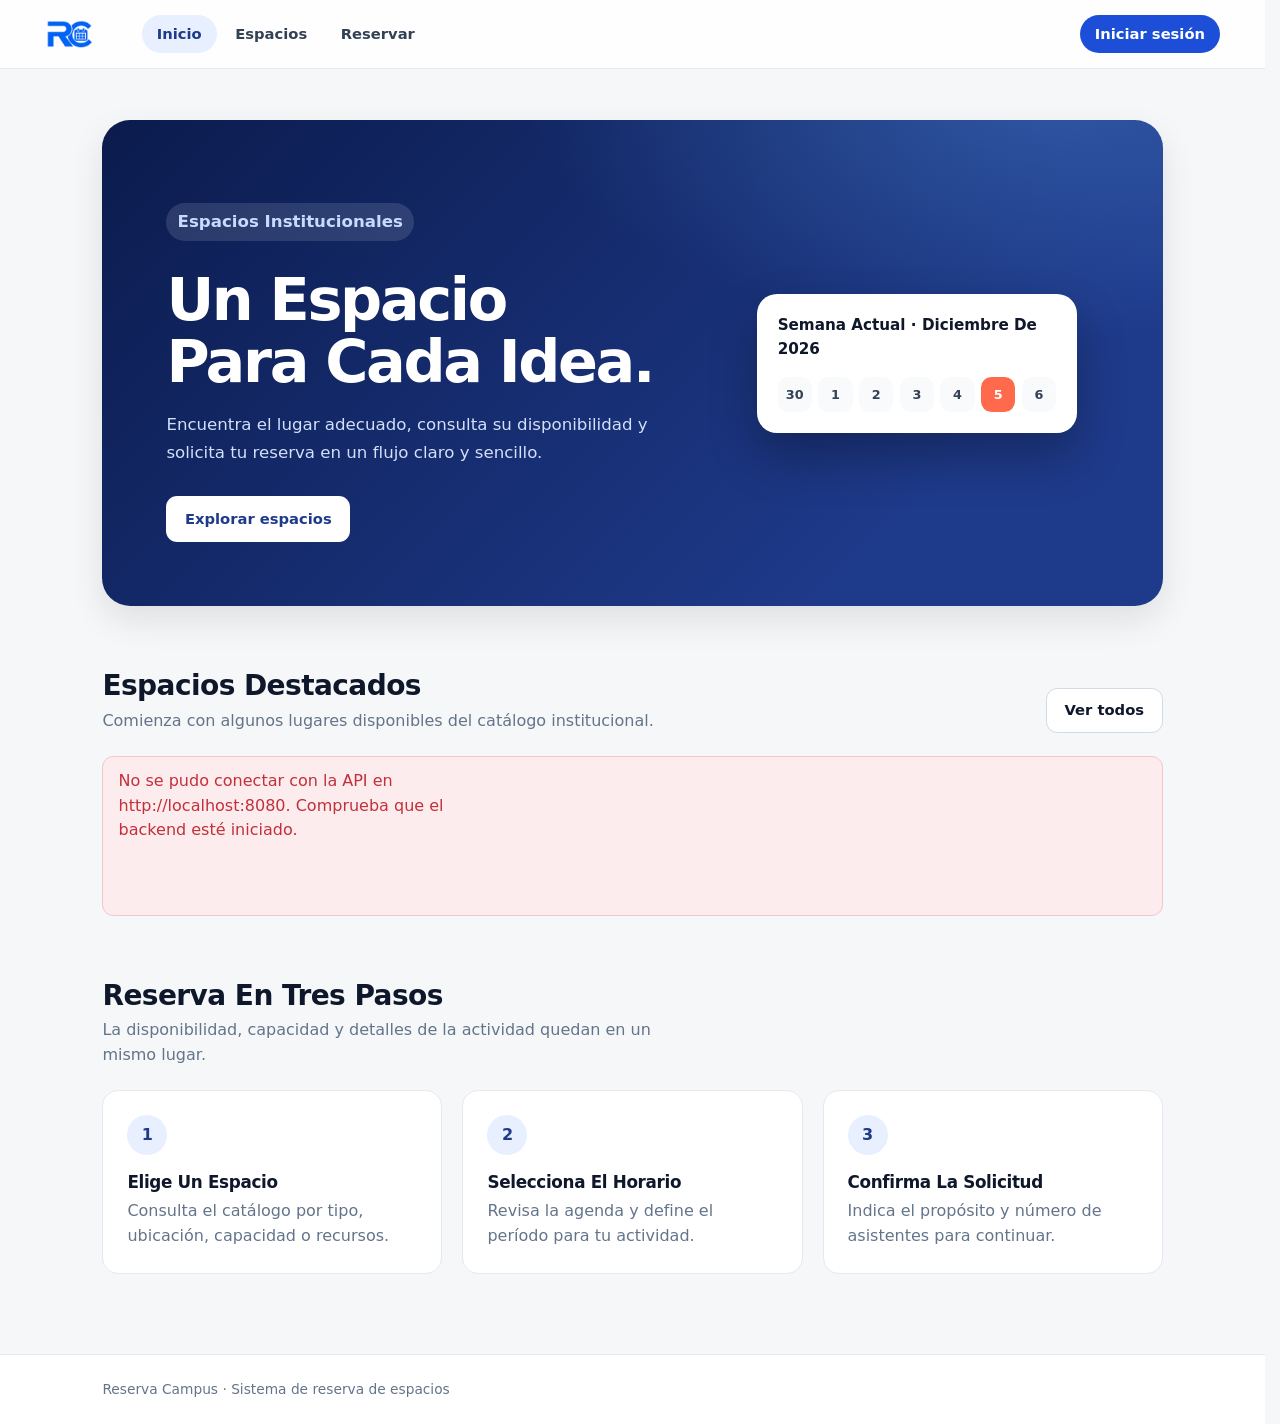
==== reserva_espacios/index.html @ d2556353 "Cambio de estructura" ====
<!doctype html>
<html lang="es">
  <head>
    <meta charset="utf-8">
    <meta name="viewport" content="width=device-width, initial-scale=1">
    <title>Reserva Campus</title>
    <link rel="icon" type="image/png" sizes="64x64" href="img/favicon.png">
    <link rel="stylesheet" href="css/styles.css?v=layout-20261021">
  </head>
  <body data-page="home">
    <header class="site-header">
      <nav class="nav" aria-label="Navegación principal">
        <a class="brand" href="index.html"><img class="brand-logo" src="img/logo.png" alt="Reserva Campus" width="76" height="45"></a>
        <div class="nav-links"><a class="is-current" href="index.html">Inicio</a><a href="spaces.html">Espacios</a><a href="reservations.html">Reservar</a><a data-admin-link href="admin.html" hidden>Administración</a><a data-login-link href="login.html">Iniciar sesión</a><a class="profile-link" data-profile-link href="profile.html" aria-label="Mi perfil" title="Mi perfil" hidden><svg aria-hidden="true" viewBox="0 0 24 24" fill="none"><circle cx="12" cy="8" r="3.5"></circle><path d="M5 20c.7-3.4 3.2-5.2 7-5.2s6.3 1.8 7 5.2"></path></svg></a></div>
      </nav>
    </header>
    <main class="page">
      <section class="hero" aria-labelledby="hero-title">
        <div><p class="eyebrow">Espacios Institucionales</p><h1 id="hero-title">Un Espacio Para Cada Idea.</h1><p>Encuentra el lugar adecuado, consulta su disponibilidad y solicita tu reserva en un flujo claro y sencillo.</p><a class="button button-light" href="spaces.html">Explorar espacios</a></div>
        <div class="hero-art" aria-hidden="true"><div class="calendar-illustration"><strong data-calendar-title>Semana actual</strong><div class="calendar-row" data-calendar-days><span></span><span></span><span></span><span></span><span></span><span></span><span></span></div></div></div>
      </section>
      <section class="section" aria-labelledby="featured-title">
        <div class="section-heading"><div><h2 id="featured-title">Espacios Destacados</h2><p>Comienza con algunos lugares disponibles del catálogo institucional.</p></div><a class="button button-outline" href="spaces.html">Ver todos</a></div>
        <div class="grid space-grid" data-featured-spaces aria-live="polite"><p class="feedback">Cargando espacios…</p></div>
      </section>
      <section class="section workflow-section" aria-labelledby="workflow-title">
        <div class="section-heading"><div><h2 id="workflow-title">Reserva En Tres Pasos</h2><p>La disponibilidad, capacidad y detalles de la actividad quedan en un mismo lugar.</p></div></div>
        <div class="steps"><article class="step"><h3>Elige Un Espacio</h3><p>Consulta el catálogo por tipo, ubicación, capacidad o recursos.</p></article><article class="step"><h3>Selecciona El Horario</h3><p>Revisa la agenda y define el período para tu actividad.</p></article><article class="step"><h3>Confirma La Solicitud</h3><p>Indica el propósito y número de asistentes para continuar.</p></article></div>
      </section>
    </main>
    <footer class="site-footer"><div>Reserva Campus &middot; Sistema de reserva de espacios</div></footer>
    <script type="module" src="js/app.js?v=title-case-20261021"></script>
  </body>
</html>
---- reserva_espacios/css/styles.css ----
/* Reserva Campus — rediseño de layout y paleta.
   Un solo contenedor (--w) alinea cabecera, contenido y pie en todas las páginas.
   No cambia atributos data-*, ids ni names usados por js/app.js. */

:root {
  color-scheme: light;
  --ink: #0f172a;
  --ink-2: #334155;
  --muted: #64748b;
  --canvas: #f5f7f8;
  --surface: #ffffff;
  --surface-2: #f8fafb;
  --line: #e5e9ee;
  --line-2: #d3dae3;
  --brand: #1d4ed8;
  --brand-dark: #1e40af;
  --brand-ink: #1e3a8a;
  --brand-soft: #e8effe;
  --deep: #0b1b4d;
  --coral: #ff6a4d;
  --sky-soft: #efeaff;
  --sky-ink: #5b3fd0;
  --amber-soft: #fff3d6;
  --amber-ink: #8a5a00;
  --success: #15803d;
  --success-soft: #e8f6ed;
  --danger: #c2303a;
  --danger-soft: #fdecee;
  --shadow-sm: 0 1px 2px rgba(15, 23, 42, .05);
  --shadow-md: 0 14px 34px rgba(15, 23, 42, .1);
  --r-sm: .7rem;
  --r-md: 1rem;
  --r-lg: 1.4rem;
  --w: 1920px;
  --gutter: clamp(20px, 3.5vw, 72px);
  --page-w: 1760px;
  --page-gutter: clamp(24px, 8vw, 160px);
  --font: "Inter", ui-sans-serif, "SF Pro Text", "Segoe UI Variable Text", "Segoe UI", system-ui, -apple-system, sans-serif;
}

* { box-sizing: border-box; }
[hidden] { display: none !important; }
html { -webkit-font-smoothing: antialiased; background: var(--canvas); color: var(--ink); font-family: var(--font); line-height: 1.55; scroll-behavior: smooth; scroll-padding-top: 6rem; scrollbar-gutter: stable; }
body { display: flex; flex-direction: column; margin: 0; min-height: 100svh; min-width: 320px; }
body > main { flex: 1; }
h1, h2, h3 { letter-spacing: -.02em; line-height: 1.15; margin: 0; }
h1, h2, h3, p { overflow-wrap: anywhere; }
p { margin: 0; }
a { color: inherit; text-decoration: none; }
button, input, select, textarea { font: inherit; }
button, a { -webkit-tap-highlight-color: transparent; }
:focus-visible { outline: 3px solid rgba(29, 78, 216, .45); outline-offset: 2px; }

/* Transición suave entre páginas (Chrome/Edge/Safari recientes): la cabecera se queda fija */
@view-transition { navigation: auto; }
.site-header { view-transition-name: site-header; }
::view-transition-old(root), ::view-transition-new(root) { animation-duration: .15s; }
.space-grid { min-height: 10rem; }

/* ── Cabecera ────────────────────────────────────────────────── */
.site-header { backdrop-filter: saturate(1.6) blur(14px); background: rgba(255, 255, 255, .85); border-bottom: 1px solid var(--line); position: sticky; top: 0; z-index: 30; }
.nav { align-items: center; display: flex; gap: 1.5rem; justify-content: space-between; margin: 0 auto; max-width: var(--w); min-height: 4.25rem; padding: .7rem var(--gutter); width: 100%; }
.brand { align-items: center; display: inline-flex; flex: 0 0 auto; font-size: 1.08rem; font-weight: 750; gap: .65rem; letter-spacing: -.02em; }
.brand-logo { display: block; height: 1.8rem; width: auto; }
.login-logo { align-self: center; display: block; height: auto; margin: 0 auto 2.5rem; width: min(100%, 300px); }
.brand-mark { background: linear-gradient(145deg, #3b82f6, var(--brand-dark)); border-radius: .75rem; color: #fff; display: grid; font-size: .85rem; font-weight: 800; height: 2.35rem; place-items: center; width: 2.35rem; }
.nav-links { align-items: center; display: flex; flex: 1; flex-wrap: wrap; font-size: .92rem; font-weight: 600; gap: .2rem; justify-content: flex-start; margin-left: 1.5rem; }
.nav-links a { border-radius: 999px; color: var(--ink-2); padding: .5rem .95rem; transition: background .18s ease, color .18s ease; }
.nav-links a:hover { background: #eef2f3; color: var(--ink); }
.nav-links .is-current { background: var(--brand-soft); color: var(--brand-ink); }
.nav-links a[data-login-link] { background: var(--brand); color: #fff; }
.nav-links [data-login-link], .nav-links [data-profile-link] { margin-left: auto; }
.nav-links a[data-login-link]:hover { background: var(--brand-dark); }
.nav-action, .text-button { background: transparent; border: 0; border-radius: var(--r-sm); color: var(--brand); cursor: pointer; font: inherit; font-weight: 650; padding: .6rem .9rem; transition: background .18s ease; }
.nav-action:hover, .text-button:hover { background: var(--brand-soft); }

/* ── Estructura común: un único contenedor ───────────────────── */
.page { margin: 0 auto; max-width: var(--page-w); padding: clamp(2rem, 4vw, 3.5rem) var(--page-gutter) 5rem; width: 100%; }
.page-intro { margin: 0 0 2rem; max-width: none; }
.page-intro h1 { font-size: clamp(2rem, 4vw, 2.9rem); font-weight: 750; letter-spacing: -.035em; line-height: 1.08; }
.page-intro > p:last-child { color: var(--muted); font-size: 1.05rem; line-height: 1.65; margin-top: .8rem; max-width: 62ch; }
.eyebrow { align-items: center; background: var(--brand-soft); border-radius: 999px; color: var(--brand-ink); display: inline-flex; font-size: .8rem; font-weight: 650; margin: 0 0 .9rem; padding: .28rem .7rem; }

.section { margin-top: clamp(3rem, 5vw, 4.5rem); }
.section-heading { align-items: end; display: flex; gap: 1.25rem; justify-content: space-between; margin-bottom: 1.4rem; }
.section-heading h2 { font-size: clamp(1.4rem, 2.2vw, 1.75rem); font-weight: 700; }
.section-heading p { color: var(--muted); margin-top: .4rem; max-width: 58ch; }
.section-heading .eyebrow { margin-bottom: .6rem; }

/* ── Portada ─────────────────────────────────────────────────── */
.hero { align-items: center; background: radial-gradient(52rem 26rem at 88% -8%, rgba(96, 165, 250, .32), transparent 62%), linear-gradient(135deg, var(--deep), #1e3a8a 78%); border-radius: 1.75rem; box-shadow: var(--shadow-md); color: #fff; display: grid; gap: clamp(2rem, 6vw, 5rem); grid-template-columns: minmax(0, 1.15fr) minmax(280px, .85fr); min-height: clamp(380px, 50vh, 600px); overflow: hidden; padding: clamp(2rem, 5vw, 5rem); }
.hero .eyebrow { background: rgba(255, 255, 255, .12); color: #c7dbff; }
.hero h1 { font-size: clamp(2.4rem, 4.6vw, 4rem); font-weight: 750; letter-spacing: -.04em; line-height: 1.04; max-width: 13ch; }
.hero p { color: #d3e0fa; font-size: clamp(1rem, 1.3vw, 1.12rem); line-height: 1.7; margin: 1.2rem 0 1.8rem; max-width: 50ch; }
.hero-art { display: grid; min-height: 240px; place-items: center; }
.calendar-illustration { background: #fff; border-radius: 1.25rem; box-shadow: 0 24px 48px rgba(0, 0, 0, .28); color: var(--ink); padding: 1.3rem; width: min(100%, 320px); }
.calendar-illustration strong { display: block; font-size: .95rem; font-weight: 700; margin-bottom: 1rem; }
.calendar-row { display: grid; gap: .4rem; grid-template-columns: repeat(7, 1fr); }
.calendar-row span { aspect-ratio: 1; background: var(--surface-2); border-radius: .65rem; color: var(--ink-2); display: grid; font-size: .8rem; font-weight: 650; place-items: center; }
.calendar-row span.active { background: var(--coral); color: #fff; }

/* ── Botones ─────────────────────────────────────────────────── */
.button { align-items: center; border: 1px solid transparent; border-radius: var(--r-sm); cursor: pointer; display: inline-flex; font: inherit; font-size: .92rem; font-weight: 650; justify-content: center; min-height: 2.8rem; padding: .65rem 1.1rem; transition: background .18s ease, border-color .18s ease, box-shadow .18s ease; }
.button:disabled { cursor: wait; opacity: .6; }
.button-primary { background: var(--brand); color: #fff; }
.button-primary:hover { background: var(--brand-dark); box-shadow: 0 6px 16px rgba(29, 78, 216, .25); }
.button-light { background: #fff; color: var(--brand-ink); }
.button-light:hover { background: var(--brand-soft); }
.button-outline { background: #fff; border-color: var(--line-2); color: var(--ink); }
.button-outline:hover { background: var(--surface-2); border-color: var(--brand); color: var(--brand-ink); }
.button-danger { background: #fff; border-color: #f0c2c6; color: var(--danger); }
.button-danger:hover { background: var(--danger-soft); border-color: var(--danger); }

/* ── Tarjetas y catálogo ─────────────────────────────────────── */
.grid { display: grid; gap: 1.25rem; }
.space-grid, .benefit-grid { grid-template-columns: repeat(auto-fill, minmax(min(100%, 320px), 1fr)); }
.card { background: var(--surface); border: 1px solid var(--line); border-radius: var(--r-md); box-shadow: var(--shadow-sm); }
.card h3 { font-size: 1.05rem; }
.card p { color: var(--muted); line-height: 1.6; margin-top: .6rem; }
.space-card { display: flex; flex-direction: column; overflow: hidden; padding: 0; transition: border-color .2s ease, box-shadow .2s ease; }
.space-card:hover { border-color: var(--line-2); box-shadow: var(--shadow-md); }
.space-banner { align-items: center; background: var(--brand-soft); color: var(--brand-ink); display: flex; font-size: .8rem; font-weight: 650; gap: .55rem; padding: .85rem 1.25rem; }
.space-banner::before { background: currentColor; border-radius: 50%; content: ""; height: .5rem; width: .5rem; }
.space-card:nth-child(3n + 2) .space-banner { background: var(--sky-soft); color: var(--sky-ink); }
.space-card:nth-child(3n) .space-banner { background: var(--amber-soft); color: var(--amber-ink); }
.card-body { align-items: flex-start; display: flex; flex: 1; flex-direction: column; min-height: 190px; padding: 1.25rem; }
.card-body h3 { font-size: 1.12rem; }
.space-meta { display: flex; flex-wrap: wrap; gap: .4rem; margin: .9rem 0 1rem; }
.space-meta > * { background: var(--surface-2); border: 1px solid var(--line); border-radius: 999px; color: var(--ink-2); font-size: .8rem; font-weight: 550; padding: .2rem .65rem; }
.space-card .card-body > .button { margin: auto .55rem 0 0; }
.space-card .card-body > .status + .button, .space-card .card-body > .button:first-of-type { margin-top: 1rem; }
.status { align-items: center; color: var(--success); display: inline-flex; font-size: .82rem; font-weight: 650; gap: .4rem; }
.status::before { background: currentColor; border-radius: 50%; content: ""; height: .5rem; width: .5rem; }

.steps { counter-reset: step; display: grid; gap: 1.25rem; grid-template-columns: repeat(3, minmax(0, 1fr)); }
.step { background: var(--surface); border: 1px solid var(--line); border-radius: var(--r-md); padding: 1.5rem; }
.step::before { background: var(--brand-soft); border-radius: 50%; color: var(--brand-ink); content: counter(step); counter-increment: step; display: grid; font-size: 1rem; font-weight: 750; height: 2.5rem; margin-bottom: 1.1rem; place-items: center; width: 2.5rem; }
.step h3 { font-size: 1.05rem; margin-bottom: .45rem; }
.step p { color: var(--muted); }

/* Catálogo: filtros laterales + resultados */
.catalog-layout { align-items: start; display: grid; gap: 2rem; grid-template-columns: 320px minmax(0, 1fr); }
.catalog-tools { background: var(--surface); border: 1px solid var(--line); border-radius: var(--r-md); padding: 1.35rem; position: sticky; top: 5.5rem; }
.tools-heading { margin-bottom: 1.1rem; }
.tools-heading h2 { font-size: 1.1rem; }
.tools-heading p { font-size: .88rem; }
.tools-subtitle { font-size: .95rem; font-weight: 700; margin: 1.5rem 0 .9rem; padding-top: 1.4rem; border-top: 1px solid var(--line); }
.catalog-main { min-width: 0; }
.catalog-main > .feedback, .catalog-main > .availability-results { margin-inline: 0; }
.catalog-results { margin-top: 0; }
.availability-results:empty { display: none; }
.availability-results { margin-top: 2rem; }
.catalog-layout .space-grid { grid-template-columns: repeat(auto-fill, minmax(min(100%, 260px), 1fr)); }

/* Filtros y formularios */
.filter-bar { align-items: end; background: var(--surface); border: 1px solid var(--line); border-radius: var(--r-md); display: grid; gap: .9rem; grid-template-columns: 1.3fr 1fr 1fr auto; margin: 0 0 1.25rem; padding: 1.1rem; }
.catalog-tools .filter-bar { background: transparent; border: 0; border-radius: 0; grid-template-columns: 1fr; margin: 0; padding: 0; }
.catalog-tools .filter-bar .button { width: 100%; }
.agenda-date-form { grid-template-columns: minmax(12rem, 1fr) auto; margin: 0; }
.field { display: grid; gap: .4rem; min-width: 0; }
.field label { color: var(--ink-2); font-size: .85rem; font-weight: 650; }
.field input, .field select, .field textarea { appearance: none; background: #fff; border: 1px solid var(--line-2); border-radius: var(--r-sm); color: var(--ink); font: inherit; min-height: 2.8rem; padding: .65rem .85rem; transition: border-color .18s ease, box-shadow .18s ease; width: 100%; }
.field select { background-image: linear-gradient(45deg, transparent 50%, var(--muted) 50%), linear-gradient(135deg, var(--muted) 50%, transparent 50%); background-position: calc(100% - 1.1rem) 50%, calc(100% - .8rem) 50%; background-repeat: no-repeat; background-size: .32rem .32rem; padding-right: 2.2rem; }
.field textarea { min-height: 7rem; resize: vertical; }
.field input:hover, .field select:hover, .field textarea:hover { border-color: #9aa8b8; }
.field input:focus, .field select:focus, .field textarea:focus { border-color: var(--brand); box-shadow: 0 0 0 4px rgba(29, 78, 216, .14); outline: 0; }
.password-input { position: relative; }
.password-input input { padding-right: 3rem; }
.password-toggle { align-items: center; background: transparent; border: 0; border-radius: .45rem; color: var(--muted); cursor: pointer; display: grid; height: 2.2rem; place-items: center; position: absolute; right: .35rem; top: 50%; transform: translateY(-50%); transition: background .18s ease, color .18s ease; width: 2.2rem; }
.password-toggle:hover { background: var(--brand-soft); color: var(--brand-ink); }
.password-toggle svg { display: block; fill: none; height: 1.2rem; stroke: currentColor; stroke-linecap: round; stroke-linejoin: round; stroke-width: 1.8; width: 1.2rem; }
.password-toggle [data-eye-open] { display: none; }
.password-toggle.is-visible [data-eye-open] { display: block; }
.password-toggle.is-visible [data-eye-closed] { display: none; }
.password-requirements { color: var(--muted); display: grid; font-size: .8rem; gap: .2rem; list-style: none; margin: 0; max-height: 0; opacity: 0; overflow: hidden; padding: 0; transform: translateY(-.25rem); transition: max-height .24s ease, opacity .18s ease, transform .18s ease, margin .24s ease, visibility 0s linear .24s; visibility: hidden; }
.password-requirements.is-visible { margin-top: .5rem; max-height: 10rem; opacity: 1; transform: none; transition-delay: 0s; visibility: visible; }
.password-requirements li::before { color: var(--danger); content: "×"; display: inline-block; font-size: 1rem; font-weight: 800; line-height: 1; margin-right: .45rem; width: .8rem; }
.password-requirements li.is-unmet { color: var(--danger); }
.password-requirements li.is-met { color: var(--success); }
.password-requirements li.is-met::before { color: var(--success); content: "✓"; }
.password-requirements + .field { margin-top: .65rem; }
.password-strength { background: var(--surface-2); border: 0 solid transparent; border-radius: var(--r-sm); display: grid; gap: .45rem; margin-top: 0; max-height: 0; opacity: 0; overflow: hidden; padding: 0; transform: translateY(-.25rem); transition: max-height .24s ease, opacity .18s ease, transform .18s ease, margin .24s ease, padding .24s ease, border-width .24s ease, visibility 0s linear .24s; visibility: hidden; }
.password-strength.is-visible { border-color: var(--line); border-width: 1px; margin-top: .55rem; max-height: 5rem; opacity: 1; padding: .65rem .8rem; transform: none; transition-delay: 0s; visibility: visible; }
.login-card [data-confirm-password-field] { margin-top: .65rem; }
.password-strength-heading { align-items: center; display: flex; font-size: .8rem; justify-content: space-between; }
.password-strength-heading span { color: var(--muted); }
.password-strength-heading strong { font-weight: 700; }
.password-strength-meter { display: flex; gap: .25rem; height: .3rem; }
.password-strength-meter span { background: var(--line-2); border-radius: 999px; flex: 1; }
.password-strength[data-level="good"] .password-strength-heading strong { color: var(--brand-ink); }
.password-strength[data-level="good"] .password-strength-meter .is-active { background: var(--brand-ink); }
.password-strength[data-level="strong"] .password-strength-heading strong { color: var(--brand-ink); }
.password-strength[data-level="strong"] .password-strength-meter .is-active { background: var(--brand); }
.password-strength[data-level="very-strong"] .password-strength-heading strong { color: var(--success); }
.password-strength[data-level="very-strong"] .password-strength-meter .is-active { background: var(--success); }
.password-match-hint { display: block; min-height: 1.2em; }
.password-match-hint.is-success { color: var(--success); }
.password-match-hint.is-error { color: var(--danger); }
.password-match-hint.is-success::before { color: var(--success); content: "✓"; font-weight: 800; margin-right: .4rem; }
.password-match-hint.is-error::before { color: var(--danger); content: "×"; font-size: 1rem; font-weight: 800; margin-right: .4rem; }
@media (prefers-reduced-motion: reduce) {
  .password-requirements, .password-strength { transition: none; transform: none; }
}
.catalog-title-input { text-transform: uppercase; }
.form-card { background: var(--surface); border: 1px solid var(--line); border-radius: var(--r-lg); padding: clamp(1.25rem, 3vw, 2rem); width: 100%; }
.form-card-heading { margin-bottom: 1.4rem; }
.form-card-heading h2 { font-size: 1.3rem; }
.form-card-heading p { color: var(--muted); margin-top: .35rem; }
.form-grid { display: grid; gap: 1.1rem; grid-template-columns: repeat(2, minmax(0, 1fr)); }
.form-grid .full { grid-column: 1 / -1; }
.form-actions { align-items: center; display: flex; flex-wrap: wrap; gap: .8rem; margin-top: 1.4rem; }
.form-note { color: var(--muted); font-size: .88rem; }
.feedback { color: var(--muted); font-size: .92rem; line-height: 1.55; margin: .85rem 0; }
.feedback-error { background: var(--danger-soft); border: 1px solid #f3c6ca; border-radius: var(--r-sm); color: var(--danger); padding: .75rem .95rem; }
.feedback-success { background: var(--success-soft); border: 1px solid #bfe3cb; border-radius: var(--r-sm); color: var(--success); padding: .75rem .95rem; }
.login-card .feedback { margin: 1rem 0 0; }
.login-card .text-button { margin-top: .55rem; width: 100%; }
.availability-note { align-items: flex-start; background: var(--surface-2); border: 1px solid var(--line); border-radius: var(--r-sm); color: var(--ink-2); display: flex; gap: .75rem; margin: 1.3rem 0 0; padding: .95rem 1rem; }
.availability-note strong { color: var(--brand-ink); flex: 0 0 auto; }

/* ── Reservar: formulario + historial en dos columnas ────────── */
.reserve-layout { align-items: start; display: grid; gap: 2rem; grid-template-columns: minmax(0, 1.05fr) minmax(0, .95fr); }
.reserve-history { margin-top: 0; }
.reserve-history .section-heading h2 { font-size: 1.3rem; }
.reservation-filters { grid-template-columns: repeat(2, minmax(0, 1fr)); }
.reservation-filters > .field:first-child, .reservation-filters > .button { grid-column: 1 / -1; }
.reservation-list { display: grid; gap: .75rem; }
.reservation-item { align-items: center; background: var(--surface); border: 1px solid var(--line); border-radius: var(--r-md); display: flex; gap: 1rem; justify-content: space-between; padding: 1.1rem 1.25rem; }
.reservation-details { min-width: 0; }
.reservation-details h3 { font-size: 1rem; }
.reservation-details p { color: var(--muted); font-size: .88rem; margin-top: .35rem; }
.reservation-status { border-radius: 999px; display: inline-flex; font-size: .76rem; font-weight: 650; margin-top: .65rem; padding: .2rem .65rem; }
.status-active { background: var(--success-soft); color: var(--success); }
.status-cancelled { background: var(--danger-soft); color: var(--danger); }
.status-finished { background: #eceff3; color: var(--muted); }

.agenda-dialog { border: 0; border-radius: var(--r-lg); box-shadow: var(--shadow-md); max-height: min(85vh, 760px); max-width: min(760px, calc(100% - 2rem)); overflow-y: auto; padding: 1.5rem; width: 100%; }
.agenda-dialog::backdrop { background: rgba(15, 23, 42, .55); backdrop-filter: blur(3px); }
.agenda-dialog .section-heading { align-items: flex-start; }
.logout-dialog { max-width: min(440px, calc(100% - 2rem)); padding: 2rem; text-align: center; }
.logout-icon { background: var(--danger-soft); border-radius: 50%; color: var(--danger); display: grid; height: 3.5rem; margin: 0 auto 1.1rem; place-items: center; width: 3.5rem; }
.logout-icon svg { fill: none; height: 1.5rem; stroke: currentColor; stroke-linecap: round; stroke-linejoin: round; stroke-width: 2; width: 1.5rem; }
.logout-dialog h2 { font-size: 1.35rem; }
.logout-dialog p { color: var(--muted); line-height: 1.6; margin-top: .6rem; }
.logout-confirm-form { margin: 0; }
.logout-confirm-actions { flex-wrap: nowrap; gap: .75rem; margin-top: 1.75rem; }
.logout-confirm-actions .button { flex: 1; }
.logout-confirm-actions .button-danger { background: var(--danger); border-color: var(--danger); color: #fff; }
.logout-confirm-actions .button-danger:hover { background: #a3242e; }
.profile-logout { margin-top: auto; width: 100%; }
.profile-summary .profile-status { margin-bottom: 1.5rem; }

/* ── Inicio de sesión: panel + formulario ────────────────────── */
.login-shell { display: grid; grid-template-columns: 1fr 1fr; margin: 0 auto; max-width: 1280px; min-height: calc(100svh - 9rem); padding: clamp(1.5rem, 4vw, 3.5rem) var(--page-gutter); width: 100%; }
.login-aside { background: radial-gradient(30rem 20rem at 100% 0, rgba(96, 165, 250, .3), transparent 60%), linear-gradient(150deg, var(--deep), #1e3a8a); border-radius: var(--r-lg) 0 0 var(--r-lg); color: #fff; display: flex; flex-direction: column; gap: 1.5rem; justify-content: center; padding: clamp(1.75rem, 4vw, 3rem) clamp(1.75rem, 4vw, 3rem) clamp(3.5rem, 11vh, 6.5rem); }
.login-aside h2 { font-size: clamp(1.5rem, 2.6vw, 2rem); font-weight: 700; letter-spacing: -.03em; }
.login-aside ul { color: #d3e0fa; display: grid; gap: .8rem; list-style: none; margin: 0; padding: 0; }
.login-aside li { padding-left: 1.5rem; position: relative; }
.login-aside li::before { background: #60a5fa; border-radius: 50%; content: ""; height: .5rem; left: 0; position: absolute; top: .55rem; width: .5rem; }
.login-card { align-self: center; background: var(--surface); border: 1px solid var(--line); border-radius: 0 var(--r-lg) var(--r-lg) 0; display: flex; flex-direction: column; height: 100%; justify-content: center; padding: clamp(1.5rem, 4vw, 3rem); width: 100%; }
.login-mark { display: none; }
.login-card h1 { font-size: clamp(1.7rem, 3vw, 2.1rem); font-weight: 750; letter-spacing: -.035em; }
.login-card > p:not(.eyebrow):not(.feedback) { color: var(--muted); margin: .7rem 0 1.5rem; }
.login-card .eyebrow { align-self: flex-start; }
.login-card .field + .field { margin-top: 1rem; }
.login-card .button { margin-top: 1.4rem; width: 100%; }

/* ── Pie ─────────────────────────────────────────────────────── */
.site-footer { background: var(--surface); border-top: 1px solid var(--line); color: var(--muted); padding: 1.5rem 0; }
.site-footer div { font-size: .86rem; margin: 0 auto; max-width: var(--page-w); padding-inline: var(--page-gutter); width: 100%; }

/* ── Administración: navegación lateral + secciones ──────────── */
.admin-layout { align-items: start; display: grid; gap: 2rem; grid-template-columns: 230px minmax(0, 1fr); }
.admin-nav { display: grid; gap: .15rem; padding: .6rem; position: sticky; top: 5.5rem; }
.admin-nav a { border-radius: var(--r-sm); color: var(--ink-2); font-size: .92rem; font-weight: 600; padding: .6rem .8rem; transition: background .18s ease, color .18s ease; }
.admin-nav a:hover { background: var(--brand-soft); color: var(--brand-ink); }
.admin-main { display: grid; gap: 1.5rem; min-width: 0; }
.admin-section { background: var(--surface); border: 1px solid var(--line); border-radius: var(--r-lg); display: flex; flex-direction: column; gap: 1rem; padding: clamp(1.25rem, 2.5vw, 2rem); }
.admin-section .section-heading { margin-bottom: .25rem; }
.admin-section .feedback { margin: 0; }
.admin-section .form-card { background: var(--surface-2); border-radius: var(--r-md); box-shadow: none; padding: 1.25rem; }
.admin-section .filter-bar { background: var(--surface-2); margin: 0; }
.admin-list { display: grid; gap: .65rem; }
.admin-list-item { align-items: center; background: var(--surface); border: 1px solid var(--line); border-radius: var(--r-md); display: flex; flex-wrap: wrap; gap: .75rem 1rem; padding: 1rem 1.15rem; }
.admin-list-details { display: grid; flex: 1 1 16rem; gap: .3rem; min-width: 0; }
.admin-list-details h3 { font-size: 1rem; }
.admin-list-details p { color: var(--muted); font-size: .9rem; }
.admin-status { background: var(--brand-soft); border-radius: 999px; color: var(--brand-ink); font-size: .78rem; font-weight: 650; justify-self: start; padding: .18rem .65rem; }
.manager-space-item { border-left: 4px solid var(--brand); }
.admin-subtitle { font-size: 1.15rem; margin-top: 1rem; }
.admin-type-form { grid-template-columns: 1fr 1.3fr auto; margin: 0; }
.admin-filter { grid-template-columns: 1fr 1.3fr 1fr auto; }
.admin-space-filter { grid-template-columns: 1.3fr 1fr 1fr 1fr auto; }
.admin-user-form { display: grid; gap: 1rem; grid-template-columns: repeat(auto-fit, minmax(14rem, 1fr)); }
.admin-user-form > .admin-list-details, .admin-user-form > .admin-role-options, .admin-user-form > .feedback { grid-column: 1 / -1; }
.admin-user-form > .button { align-self: end; }
.admin-role-options { background: var(--surface-2); border: 1px solid var(--line); border-radius: var(--r-sm); display: flex; flex-wrap: wrap; gap: .65rem 1.2rem; margin: 0; padding: .75rem .9rem; }
.admin-role-options legend { color: var(--ink-2); font-size: .82rem; font-weight: 650; padding: 0 .3rem; }
.admin-role-option { align-items: center; display: inline-flex; gap: .45rem; }
.admin-role-option input { accent-color: var(--brand); }
.admin-managed-spaces select { min-height: 7rem; }
.field-hint { color: var(--muted); font-size: .8rem; }
.manager-space-status-form { align-items: end; display: flex; flex-wrap: wrap; gap: .8rem; }
.manager-space-status-form .field { max-width: 18rem; }

.filter-bar > .button { align-self: end; height: 2.8rem; min-height: 2.8rem; white-space: nowrap; }
.filter-bar > .form-actions { align-self: end; margin-top: 0; }
.admin-user-form { align-items: end; }
.manager-space-status-form .button { height: 2.8rem; }

/* ── Perfil ──────────────────────────────────────────────────── */
.profile-link { align-items: center; background: transparent !important; display: inline-grid; height: 2.6rem; justify-content: center; padding: .2rem !important; width: 2.6rem; }
.profile-link svg { background: var(--brand); border-radius: 50%; height: 2.1rem; padding: .42rem; stroke: #fff; stroke-linecap: round; stroke-linejoin: round; stroke-width: 1.8; transition: box-shadow .18s ease; width: 2.1rem; }
.nav-links a.profile-link:hover, .nav-links a.profile-link.is-current { background: transparent !important; }
.nav-links a.profile-link:hover svg, .nav-links a.profile-link.is-current svg { box-shadow: 0 0 0 3px rgba(29, 78, 216, .25); }
.profile-layout { align-items: stretch; display: grid; gap: 1.5rem; grid-template-columns: 320px minmax(0, 1fr); }
.profile-summary, .profile-details { padding: clamp(1.25rem, 3vw, 2rem); }
.profile-summary { align-items: center; display: flex; flex-direction: column; text-align: center; }
.profile-avatar { align-items: center; background: linear-gradient(145deg, #3b82f6, var(--brand-dark)); border: 5px solid var(--brand-soft); border-radius: 50%; color: #fff; display: flex; font-size: 1.5rem; font-weight: 750; height: 6rem; justify-content: center; margin-bottom: 1.1rem; width: 6rem; }
.profile-summary h2 { font-size: 1.2rem; }
.profile-summary > p { color: var(--muted); margin: .4rem 0 .9rem; }
.profile-status { background: var(--success-soft); border-radius: 999px; color: var(--success); font-size: .82rem; font-weight: 650; padding: .3rem .75rem; }
.profile-status.is-inactive { background: var(--danger-soft); color: var(--danger); }
.profile-details .form-card-heading { margin-bottom: .6rem; }
.profile-data { margin: 0; }
.profile-data > div { border-bottom: 1px solid var(--line); display: grid; gap: 1rem; grid-template-columns: minmax(9rem, .7fr) minmax(0, 1.3fr); padding: .95rem 0; }
.profile-data dt { color: var(--muted); font-size: .88rem; font-weight: 550; }
.profile-data dd { font-size: .95rem; font-weight: 650; margin: 0; overflow-wrap: anywhere; }
.profile-roles { margin-top: 1.25rem; }
.profile-roles h3 { font-size: 1.02rem; }
.profile-role-list { display: flex; flex-wrap: wrap; gap: .5rem; margin-top: .75rem; }
.profile-role { background: var(--brand-soft); border-radius: 999px; color: var(--brand-ink); font-size: .83rem; font-weight: 650; padding: .35rem .8rem; }
.profile-signin { align-items: flex-start; display: flex; gap: 1rem; max-width: 640px; padding: 1.5rem; }
.profile-signin-mark { align-items: center; background: var(--brand-soft); border-radius: 50%; color: var(--brand-ink); display: flex; flex: 0 0 2.6rem; font-weight: 800; height: 2.6rem; justify-content: center; }
.profile-signin h2 { font-size: 1.15rem; }
.profile-signin p { margin: .4rem 0 .9rem; }

/* ── Responsive ──────────────────────────────────────────────── */
@media (max-width: 1080px) {
  .catalog-layout { grid-template-columns: 260px minmax(0, 1fr); gap: 1.5rem; }
  .reserve-layout { grid-template-columns: 1fr; }
  .admin-filter, .admin-space-filter { grid-template-columns: repeat(2, minmax(0, 1fr)); }
}
@media (max-width: 900px) {
  .nav { align-items: flex-start; flex-direction: column; gap: .6rem; }
  .nav-links { margin-left: 0; width: 100%; }
  .catalog-layout { grid-template-columns: 1fr; }
  .catalog-tools { position: static; }
  .admin-layout { grid-template-columns: 1fr; }
  .admin-nav { display: flex; overflow-x: auto; position: static; }
  .admin-nav a { white-space: nowrap; }
  .hero { grid-template-columns: 1fr; }
  .hero-art { min-height: 200px; }
  .profile-layout { grid-template-columns: 1fr; }
}
@media (max-width: 760px) {
  .login-shell { grid-template-columns: 1fr; }
  .login-aside { display: none; }
  .login-card { border-radius: var(--r-lg); }
  .steps { grid-template-columns: 1fr; }
  .admin-type-form { grid-template-columns: 1fr; }
}
@media (max-width: 560px) {
  .nav { padding-inline: 1rem; }
  .nav-links a, .nav-action { padding: .5rem .7rem; }
  .page { padding: 1.5rem 1rem 3rem; }
  .hero { border-radius: var(--r-lg); padding: 1.5rem; }
  .section-heading { align-items: flex-start; flex-direction: column; }
  .filter-bar, .admin-filter, .admin-space-filter, .form-grid { grid-template-columns: 1fr; }
  .form-grid .full { grid-column: auto; }
  .form-actions { align-items: stretch; flex-direction: column; }
  .form-actions .button { width: 100%; }
  .availability-note { flex-direction: column; gap: .35rem; }
  .reservation-item { align-items: flex-start; flex-direction: column; }
  .manager-space-status-form .field { max-width: none; width: 100%; }
  .profile-data > div { gap: .3rem; grid-template-columns: 1fr; }
  .agenda-dialog { padding: 1rem; }
}
@media (prefers-reduced-motion: reduce) {
  *, *::before, *::after { scroll-behavior: auto !important; transition-duration: .01ms !important; }
}
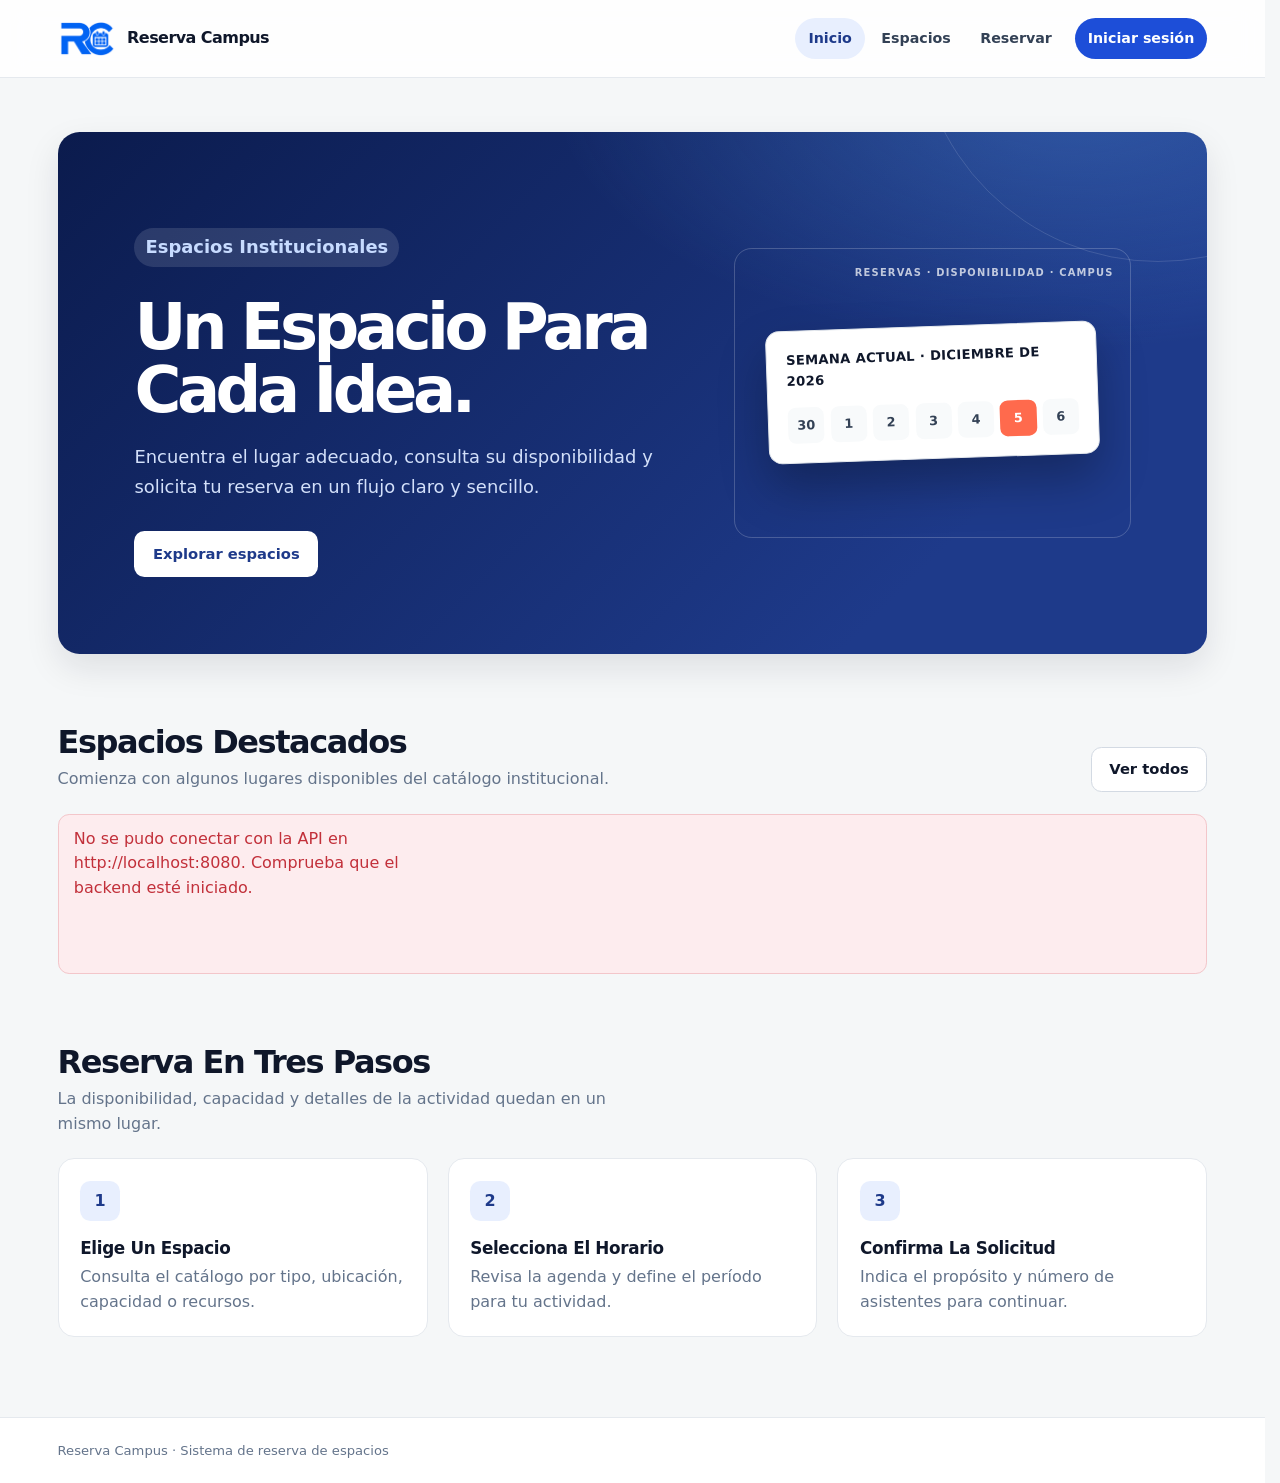
==== commit 3f12e522: "Ajustes" ====
--- a/reserva_espacios/index.html
+++ b/reserva_espacios/index.html
@@ -5,7 +5,7 @@
     <meta name="viewport" content="width=device-width, initial-scale=1">
     <title>Reserva Campus</title>
     <link rel="icon" type="image/png" sizes="64x64" href="img/favicon.png">
-    <link rel="stylesheet" href="css/styles.css?v=layout-20261021">
+    <link rel="stylesheet" href="css/styles.css?v=weekly-space-hours-20261028">
   </head>
   <body data-page="home">
     <header class="site-header">
@@ -29,6 +29,6 @@
       </section>
     </main>
     <footer class="site-footer"><div>Reserva Campus &middot; Sistema de reserva de espacios</div></footer>
-    <script type="module" src="js/app.js?v=title-case-20261021"></script>
+    <script type="module" src="js/app.js?v=time-format-24h-20261028"></script>
   </body>
 </html>
--- a/reserva_espacios/css/styles.css
+++ b/reserva_espacios/css/styles.css
@@ -127,6 +127,7 @@
 .card-body h3 { font-size: 1.12rem; }
 .space-meta { display: flex; flex-wrap: wrap; gap: .4rem; margin: .9rem 0 1rem; }
 .space-meta > * { background: var(--surface-2); border: 1px solid var(--line); border-radius: 999px; color: var(--ink-2); font-size: .8rem; font-weight: 550; padding: .2rem .65rem; }
+.space-meta > .space-hours { background: transparent; border: 0; border-radius: 0; flex-basis: 100%; padding: .15rem 0; }
 .space-card .card-body > .button { margin: auto .55rem 0 0; }
 .space-card .card-body > .status + .button, .space-card .card-body > .button:first-of-type { margin-top: 1rem; }
 .status { align-items: center; color: var(--success); display: inline-flex; font-size: .82rem; font-weight: 650; gap: .4rem; }
@@ -208,6 +209,19 @@
 .form-card-heading p { color: var(--muted); margin-top: .35rem; }
 .form-grid { display: grid; gap: 1.1rem; grid-template-columns: repeat(2, minmax(0, 1fr)); }
 .form-grid .full { grid-column: 1 / -1; }
+.space-schedule { border: 1px solid var(--line); border-radius: var(--r-md); margin: 0; min-width: 0; padding: 1rem; }
+.space-schedule legend { color: var(--ink-2); font-size: .95rem; font-weight: 700; padding: 0 .35rem; }
+.space-schedule > .field-hint { margin: 0 0 .8rem; }
+.schedule-days { display: grid; gap: .55rem; }
+.schedule-day-row { align-items: end; background: var(--surface-2); border: 1px solid var(--line); border-radius: var(--r-sm); display: grid; gap: .7rem; grid-template-columns: minmax(7rem, .7fr) repeat(2, minmax(7rem, 1fr)); padding: .6rem .75rem; }
+.schedule-day-toggle { align-items: center; color: var(--ink-2); display: flex; font-size: .9rem; font-weight: 650; gap: .55rem; min-height: 2.8rem; }
+.schedule-day-toggle input { accent-color: var(--brand); height: 1rem; margin: 0; width: 1rem; }
+.schedule-day-row .field { gap: .25rem; }
+.schedule-day-row .field label { font-size: .75rem; }
+.schedule-day-row .field select { min-height: 2.5rem; padding: .45rem .65rem; }
+.schedule-day-row .field select:disabled { background-color: #f1f3f7; color: var(--muted); cursor: not-allowed; }
+.datetime-control { display: grid; gap: .5rem; grid-template-columns: minmax(0, 1fr) minmax(6rem, .72fr); }
+.datetime-control > * { min-width: 0; }
 .form-actions { align-items: center; display: flex; flex-wrap: wrap; gap: .8rem; margin-top: 1.4rem; }
 .form-note { color: var(--muted); font-size: .88rem; }
 .feedback { color: var(--muted); font-size: .92rem; line-height: 1.55; margin: .85rem 0; }
@@ -282,6 +296,8 @@
 .admin-section .filter-bar { background: var(--surface-2); margin: 0; }
 .admin-list { display: grid; gap: .65rem; }
 .admin-list-item { align-items: center; background: var(--surface); border: 1px solid var(--line); border-radius: var(--r-md); display: flex; flex-wrap: wrap; gap: .75rem 1rem; padding: 1rem 1.15rem; }
+.agenda-slot { border-left: 4px solid var(--success); }
+.agenda-slot .admin-list-details h3 { color: var(--success); }
 .admin-list-details { display: grid; flex: 1 1 16rem; gap: .3rem; min-width: 0; }
 .admin-list-details h3 { font-size: 1rem; }
 .admin-list-details p { color: var(--muted); font-size: .9rem; }
@@ -375,7 +391,244 @@
   .manager-space-status-form .field { max-width: none; width: 100%; }
   .profile-data > div { gap: .3rem; grid-template-columns: 1fr; }
   .agenda-dialog { padding: 1rem; }
+  .schedule-day-row { grid-template-columns: 1fr 1fr; }
+  .schedule-day-toggle { grid-column: 1 / -1; min-height: 1.5rem; }
 }
 @media (prefers-reduced-motion: reduce) {
   *, *::before, *::after { scroll-behavior: auto !important; transition-duration: .01ms !important; }
 }
+
+/* ── Ajuste de composición: referencia Monect, paleta Reserva Campus ──
+   Se conservan los colores y fondos originales; los cambios se enfocan en
+   jerarquía, proporciones, distribución y adaptación a pantallas pequeñas. */
+:root {
+  --page-w: 1600px;
+  --page-gutter: clamp(20px, 4.5vw, 76px);
+}
+
+.site-header { position: sticky; }
+.nav { max-width: 1600px; min-height: 4.8rem; padding-inline: var(--page-gutter); }
+.brand { gap: .7rem; }
+.brand::after {
+  color: var(--ink);
+  content: "Reserva Campus";
+  font-size: 1rem;
+  font-weight: 750;
+  letter-spacing: -.035em;
+}
+.brand-logo { height: 2.15rem; }
+.nav-links { justify-content: flex-end; margin-left: auto; }
+.nav-links a { font-size: .89rem; padding: .58rem .82rem; }
+.nav-links [data-login-link] { margin-left: .4rem; }
+
+.page { padding-block: clamp(2rem, 4.2vw, 3.75rem) 5rem; }
+.page-intro {
+  margin-bottom: clamp(1.8rem, 3.5vw, 2.8rem);
+  max-width: 72rem;
+  padding-left: 1.1rem;
+  position: relative;
+}
+.page-intro::before {
+  background: var(--brand);
+  border-radius: 3px;
+  bottom: .25rem;
+  content: "";
+  left: 0;
+  position: absolute;
+  top: .2rem;
+  width: 3px;
+}
+.page-intro .eyebrow { margin-bottom: .65rem; }
+.page-intro h1 { font-size: clamp(2.1rem, 4vw, 3.2rem); letter-spacing: -.055em; }
+.page-intro > p:last-child { max-width: 64ch; }
+
+.hero {
+  border-radius: 1.35rem;
+  gap: clamp(2rem, 5vw, 5rem);
+  min-height: clamp(430px, 57vh, 620px);
+  padding: clamp(2.2rem, 6vw, 6rem);
+  position: relative;
+}
+.hero::after {
+  border: 1px solid rgba(255, 255, 255, .13);
+  border-radius: 50%;
+  content: "";
+  height: 30rem;
+  pointer-events: none;
+  position: absolute;
+  right: -12rem;
+  top: -22rem;
+  width: 30rem;
+}
+.hero > div:first-child { max-width: 720px; }
+.hero h1 {
+  font-size: clamp(3.1rem, 5vw, 5.2rem);
+  letter-spacing: -.07em;
+  line-height: .99;
+  max-width: 15ch;
+}
+.hero p { font-size: clamp(1rem, 1.4vw, 1.15rem); line-height: 1.7; max-width: 49ch; }
+.hero-art {
+  border: 1px solid rgba(255, 255, 255, .2);
+  border-radius: 1.1rem;
+  min-height: 290px;
+  position: relative;
+}
+.hero-art::before {
+  color: rgba(255, 255, 255, .72);
+  content: "RESERVAS · DISPONIBILIDAD · CAMPUS";
+  font-size: .62rem;
+  font-weight: 750;
+  letter-spacing: .12em;
+  position: absolute;
+  right: 1rem;
+  top: 1rem;
+}
+.calendar-illustration {
+  border: 1px solid var(--line);
+  border-radius: .85rem;
+  padding: 1.2rem;
+  transform: rotate(-2deg);
+  width: min(84%, 340px);
+}
+.calendar-illustration strong { font-size: .82rem; letter-spacing: .025em; text-transform: uppercase; }
+.calendar-row span { border-radius: .5rem; }
+
+.button { border-radius: .65rem; font-weight: 700; min-height: 2.85rem; }
+.button-primary:hover { box-shadow: var(--shadow-sm); }
+.button-outline:hover { box-shadow: var(--shadow-sm); }
+
+.section { margin-top: clamp(3.2rem, 5.5vw, 5rem); }
+.section-heading { margin-bottom: 1.35rem; }
+.section-heading h2 { font-size: clamp(1.5rem, 2.5vw, 2rem); letter-spacing: -.045em; }
+.section-heading p { max-width: 58ch; }
+.space-grid { gap: 1.15rem; }
+.space-card {
+  border-radius: .95rem;
+  transition: border-color .16s ease, box-shadow .16s ease;
+}
+.space-card:hover { box-shadow: var(--shadow-md); }
+.space-banner { align-items: flex-end; min-height: 6rem; padding: 1rem 1.2rem; }
+.card-body { min-height: 205px; padding: 1.3rem; }
+.card-body h3 { font-size: 1.15rem; line-height: 1.25; }
+.space-meta { gap: .45rem; }
+.step { min-height: 175px; padding: 1.35rem; }
+.step::before { border-radius: .65rem; height: 2.5rem; width: 2.5rem; }
+
+.catalog-layout { gap: clamp(1.3rem, 2.6vw, 2.4rem); grid-template-columns: minmax(250px, 300px) minmax(0, 1fr); }
+.catalog-tools { border-radius: 1rem; padding: 1.3rem; }
+.catalog-tools .filter-bar { gap: .85rem; }
+.catalog-tools .availability-search { margin-top: 1rem; padding-top: 1rem; }
+.catalog-results .section-heading { border-bottom: 1px solid var(--line); padding-bottom: 1rem; }
+.filter-bar { border-radius: .9rem; padding: 1rem; }
+.field label { font-size: .81rem; font-weight: 700; }
+.field input, .field select, .field textarea { border-radius: .62rem; min-height: 2.85rem; }
+
+.form-card { border-radius: 1rem; padding: clamp(1.25rem, 3vw, 2rem); }
+.form-card-heading { border-bottom: 1px solid var(--line); margin-bottom: 1.35rem; padding-bottom: 1rem; }
+.form-card-heading h2 { font-size: 1.28rem; letter-spacing: -.035em; }
+.form-card-heading p { font-size: .91rem; line-height: 1.6; }
+.reserve-layout { align-items: start; gap: 1.35rem; grid-template-columns: minmax(0, 1.12fr) minmax(330px, .88fr); }
+.reservation-item { border-left: 3px solid var(--brand); border-radius: .8rem; }
+.reservation-list { gap: .8rem; }
+.agenda-dialog { border-radius: 1rem; }
+.availability-note { border-radius: .7rem; }
+
+.login-shell {
+  align-items: stretch;
+  gap: 1rem;
+  grid-template-columns: minmax(0, 1.05fr) minmax(390px, .95fr);
+  max-width: 1280px;
+  min-height: calc(100svh - 9rem);
+  padding-block: clamp(2rem, 5vh, 4rem);
+}
+.login-aside { border-radius: 1.2rem; padding: clamp(2rem, 5vw, 4.5rem); }
+.login-logo { margin: 0 0 2rem; width: min(100%, 260px); }
+.login-aside h2 { font-size: clamp(1.8rem, 3.3vw, 2.65rem); letter-spacing: -.05em; line-height: 1.08; max-width: 14ch; }
+.login-aside ul { gap: .85rem; }
+.login-card {
+  align-self: stretch;
+  border-radius: 1.2rem;
+  box-shadow: var(--shadow-sm);
+  justify-content: center;
+  padding: clamp(1.6rem, 4vw, 3.5rem);
+}
+.login-card h1 { font-size: clamp(1.9rem, 3vw, 2.5rem); letter-spacing: -.055em; }
+.login-card .button { min-height: 3rem; }
+
+.profile-layout { gap: 1.1rem; grid-template-columns: minmax(250px, 330px) minmax(0, 1fr); }
+.profile-summary { justify-content: center; min-height: 300px; }
+.profile-details { padding: clamp(1.3rem, 3vw, 2rem); }
+.profile-data > div { padding: 1.05rem .2rem; }
+.profile-roles { border-top: 1px solid var(--line); margin-top: 1.1rem; padding-top: 1.25rem; }
+
+.admin-layout { gap: 1.25rem; grid-template-columns: 220px minmax(0, 1fr); }
+.admin-nav { border-radius: 1rem; padding: .65rem; }
+.admin-nav a { border-radius: .55rem; padding: .72rem .8rem; }
+.admin-section { border-radius: 1rem; padding: clamp(1.1rem, 2.5vw, 1.8rem); }
+.admin-section .section-heading { border-bottom: 1px solid var(--line); padding-bottom: .85rem; }
+.admin-section .form-card { border-radius: .8rem; box-shadow: none; }
+.admin-list-item { border-radius: .75rem; box-shadow: none; }
+.space-schedule { background: var(--surface-2); }
+.schedule-day-row { border-radius: .65rem; }
+
+.site-footer { margin-top: auto; padding-block: 1.4rem; }
+.site-footer div { font-size: .82rem; }
+
+@media (max-width: 1080px) {
+  .catalog-layout { grid-template-columns: 1fr; }
+  .catalog-tools { position: static; }
+  .catalog-tools .filter-bar { grid-template-columns: repeat(2, minmax(0, 1fr)); }
+  .catalog-tools .filter-bar .button { grid-column: 1 / -1; }
+  .reserve-layout { grid-template-columns: 1fr; }
+}
+@media (max-width: 900px) {
+  .nav { align-items: center; flex-direction: row; gap: .8rem; }
+  .nav-links { flex: 0 1 auto; justify-content: flex-end; margin-left: auto; width: auto; }
+  .hero { min-height: 420px; }
+  .hero-art { min-height: 260px; }
+  .admin-layout { grid-template-columns: 1fr; }
+  .admin-nav { display: flex; overflow-x: auto; position: static; }
+  .admin-nav a { white-space: nowrap; }
+}
+@media (max-width: 760px) {
+  .login-shell { grid-template-columns: 1fr; min-height: 0; }
+  .login-aside { display: flex; gap: 1rem; padding: 1.5rem; }
+  .login-logo { margin: 0; width: 160px; }
+  .login-aside h2 { font-size: 1.7rem; max-width: 24ch; }
+  .login-aside ul { display: none; }
+  .login-card { min-height: 420px; }
+  .steps { grid-template-columns: 1fr; }
+}
+@media (max-width: 600px) {
+  .nav { align-items: flex-start; flex-direction: column; gap: .5rem; padding-block: .7rem; }
+  .brand-logo { height: 2rem; }
+  .nav-links { flex-wrap: wrap; justify-content: flex-start; margin: 0; width: 100%; }
+  .nav-links a { padding: .45rem .65rem; }
+  .nav-links [data-login-link], .nav-links [data-profile-link] { margin-left: 0; }
+  .page { padding: 1.5rem 1rem 3rem; }
+  .page-intro { padding-left: .9rem; }
+  .hero { grid-template-columns: 1fr; min-height: 0; padding: 1.5rem; }
+  .hero h1 { font-size: clamp(2.5rem, 9vw, 3.7rem); max-width: 16ch; }
+  .hero-art { min-height: 220px; }
+  .hero-art::before { font-size: .52rem; }
+  .calendar-illustration { width: min(88%, 320px); }
+  .section-heading { align-items: flex-start; flex-direction: column; }
+  .catalog-tools .filter-bar, .filter-bar, .admin-filter, .admin-space-filter, .form-grid { grid-template-columns: 1fr; }
+  .catalog-tools .filter-bar .button, .form-grid .full { grid-column: auto; }
+  .form-actions { align-items: stretch; flex-direction: column; }
+  .form-actions .button { width: 100%; }
+  .availability-note { flex-direction: column; gap: .35rem; }
+  .reservation-item { align-items: flex-start; flex-direction: column; }
+  .profile-layout { grid-template-columns: 1fr; }
+  .profile-summary { min-height: 260px; }
+  .profile-data > div { gap: .3rem; grid-template-columns: 1fr; }
+  .agenda-dialog { padding: 1rem; }
+  .schedule-day-row { grid-template-columns: 1fr 1fr; }
+  .schedule-day-toggle { grid-column: 1 / -1; min-height: 1.5rem; }
+  .login-aside { align-items: flex-start; flex-direction: column; }
+}
+@media (prefers-reduced-motion: reduce) {
+  .space-card, .button, .nav-links a { transition: none; }
+  .calendar-illustration { transform: none; }
+}
